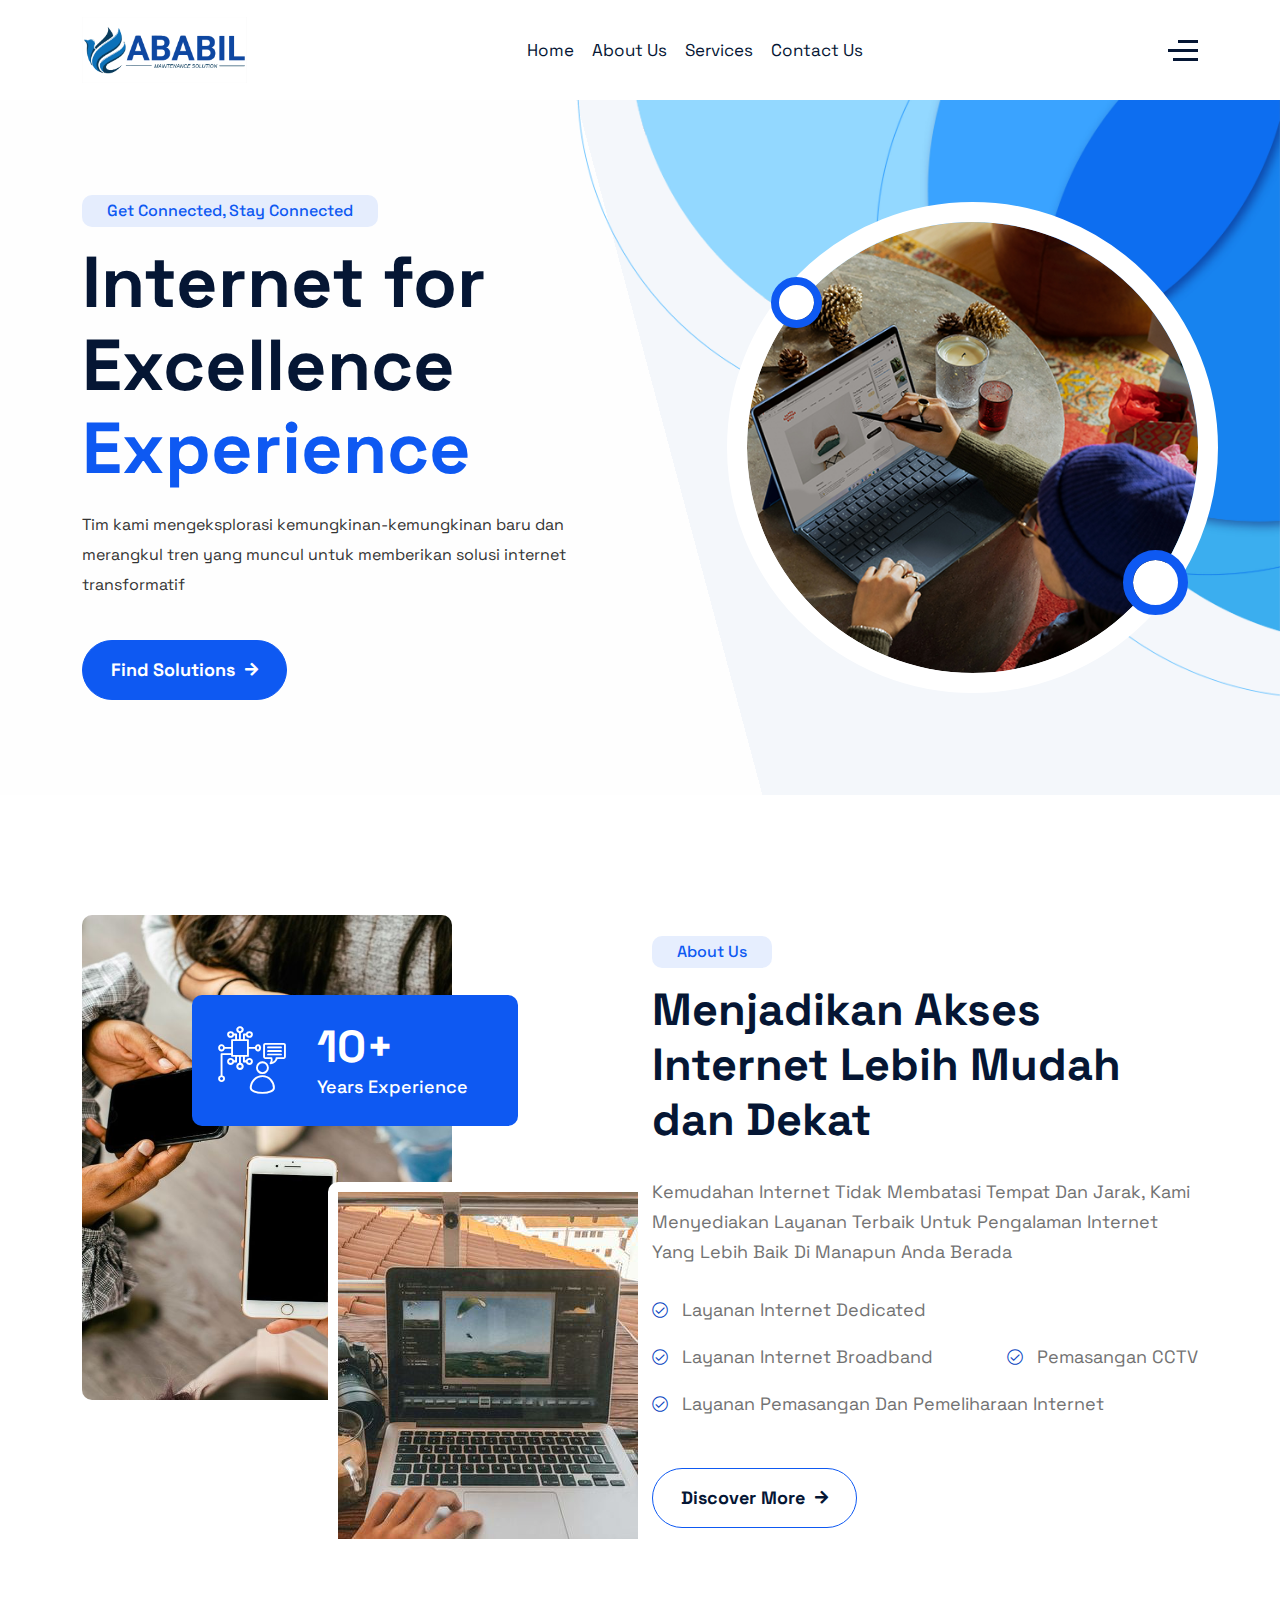
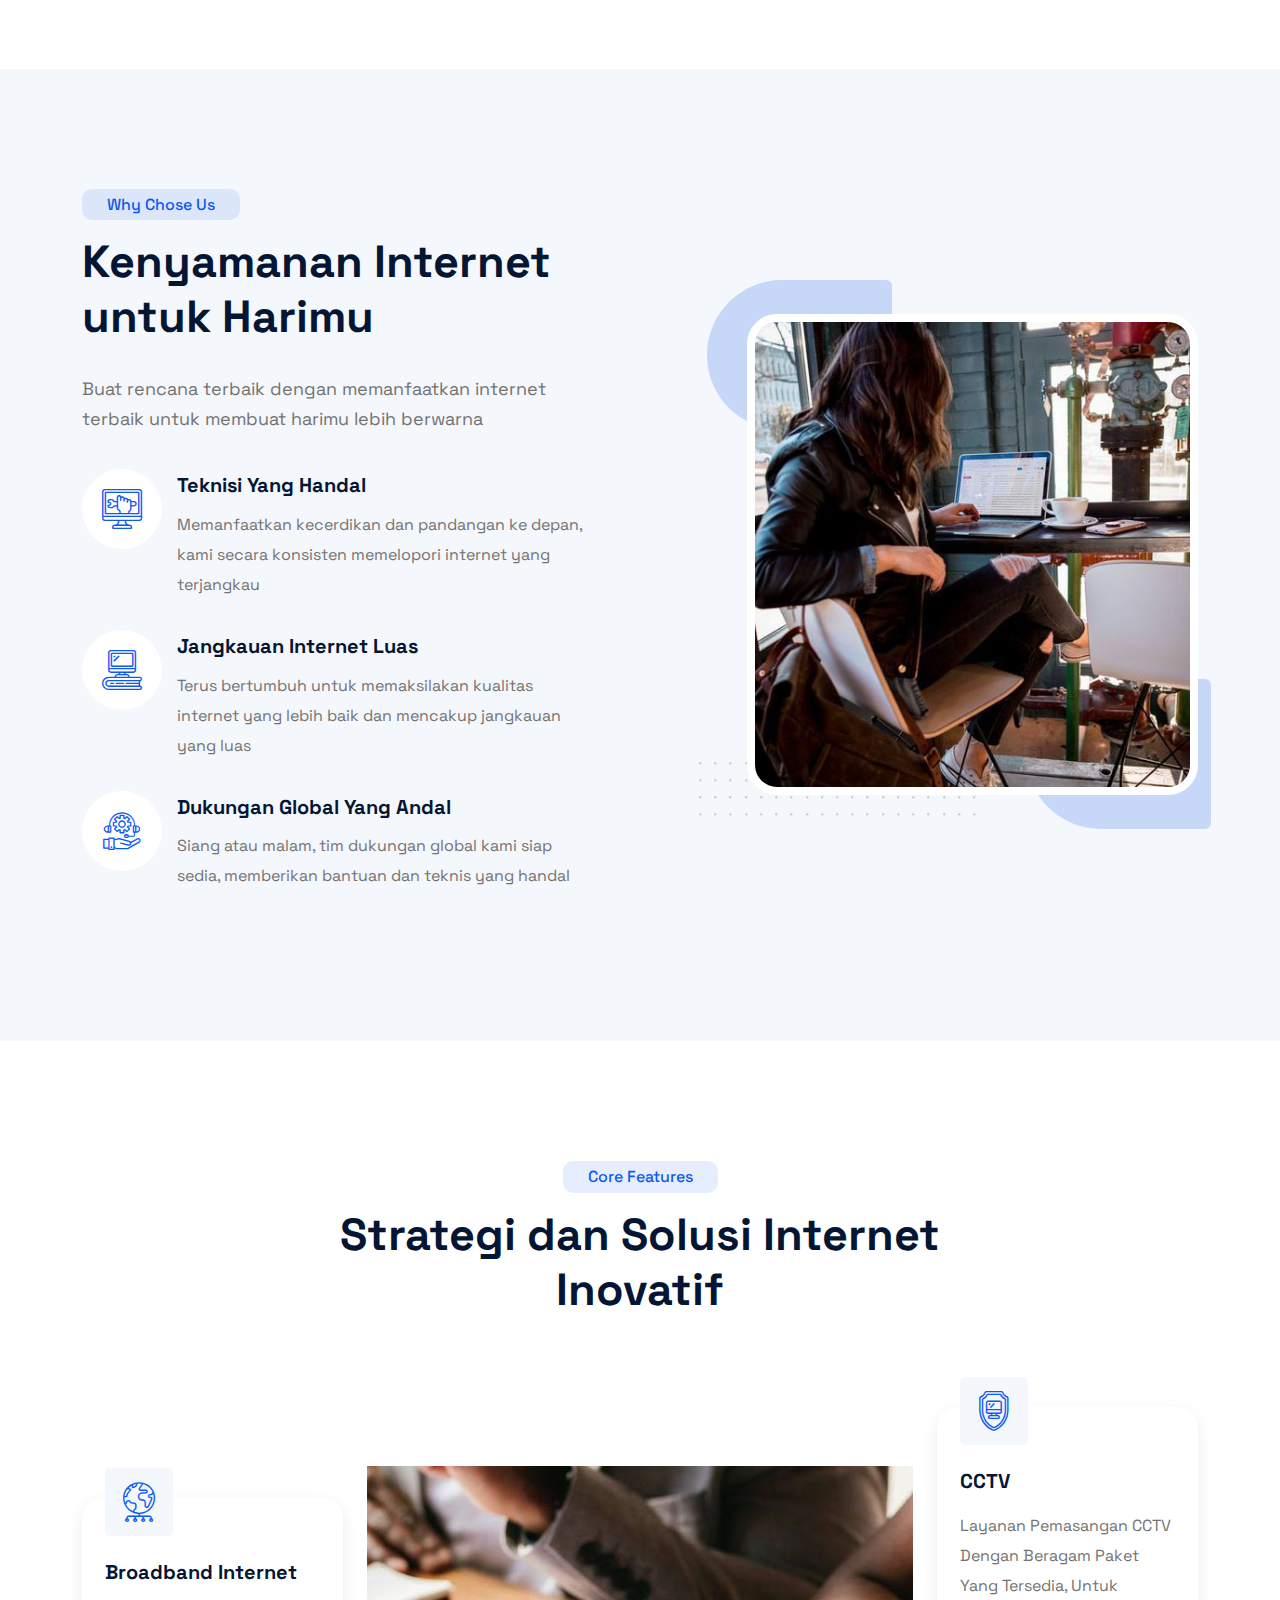
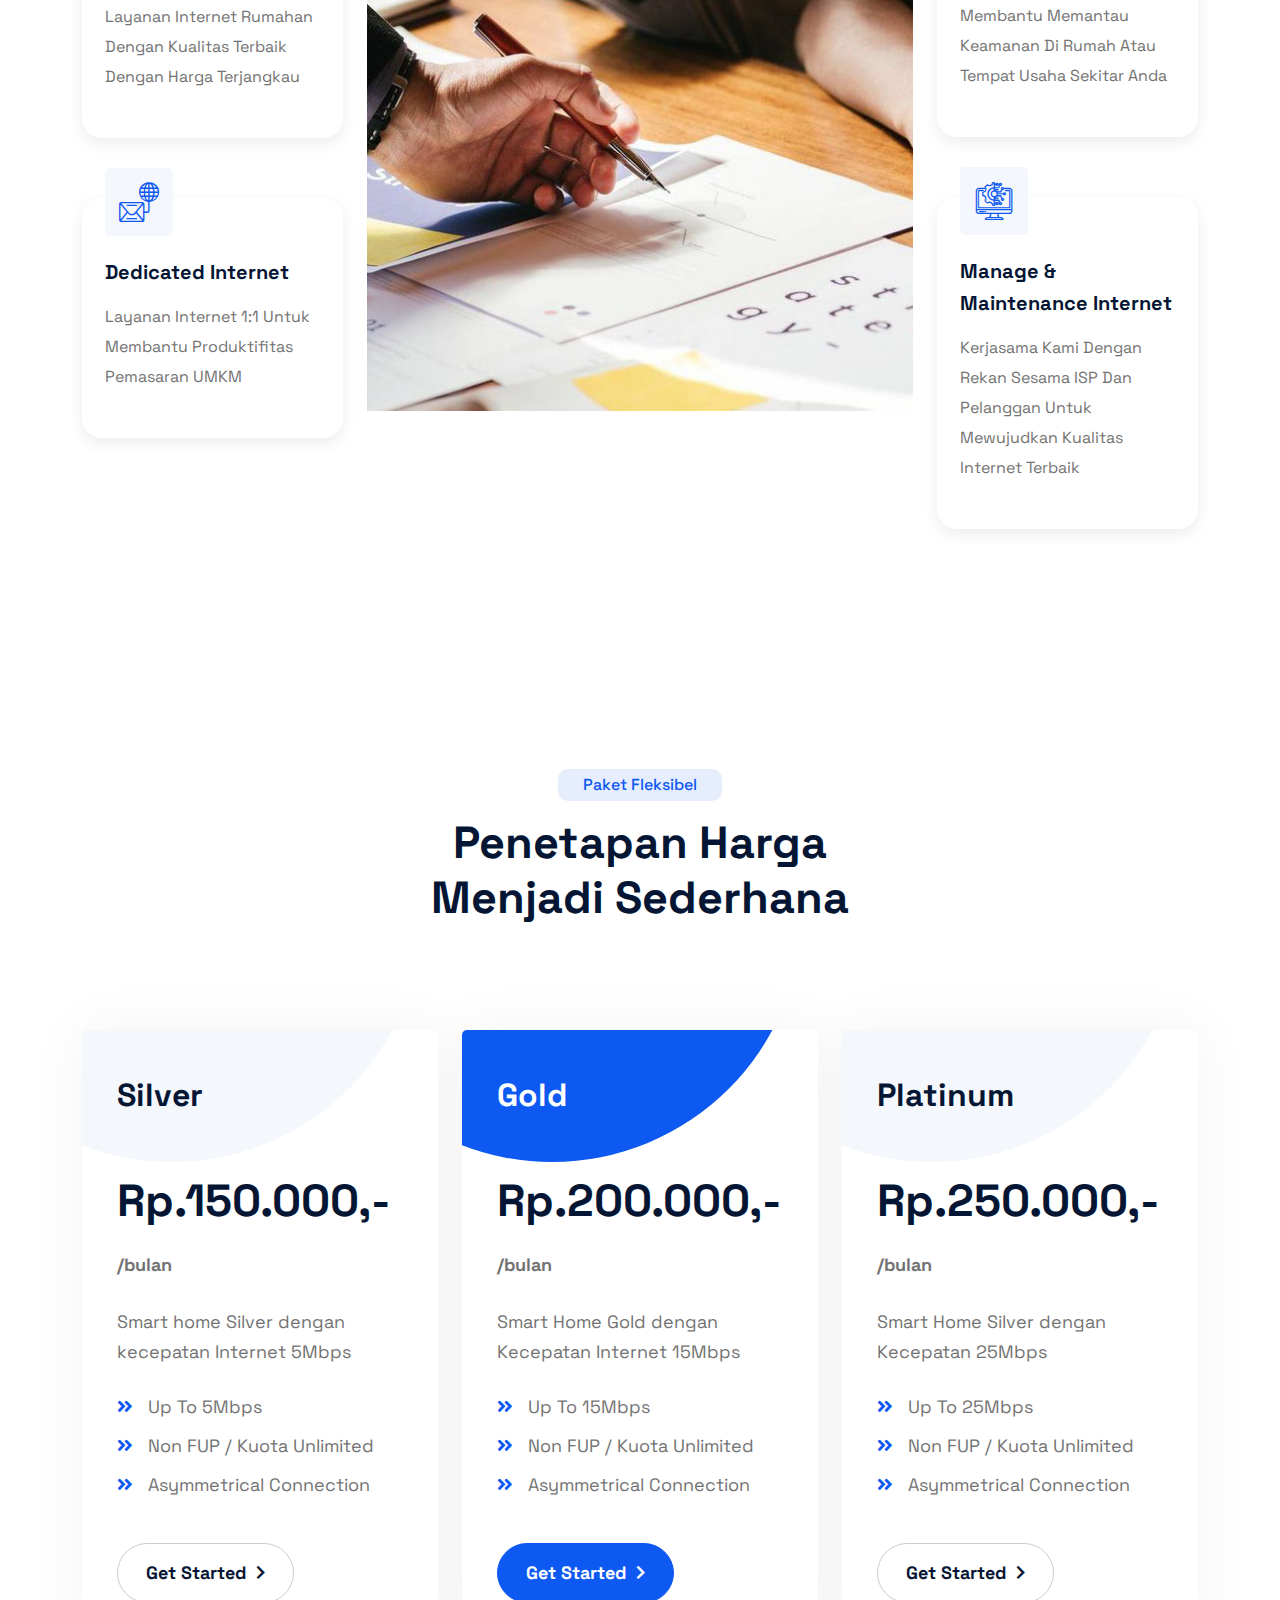
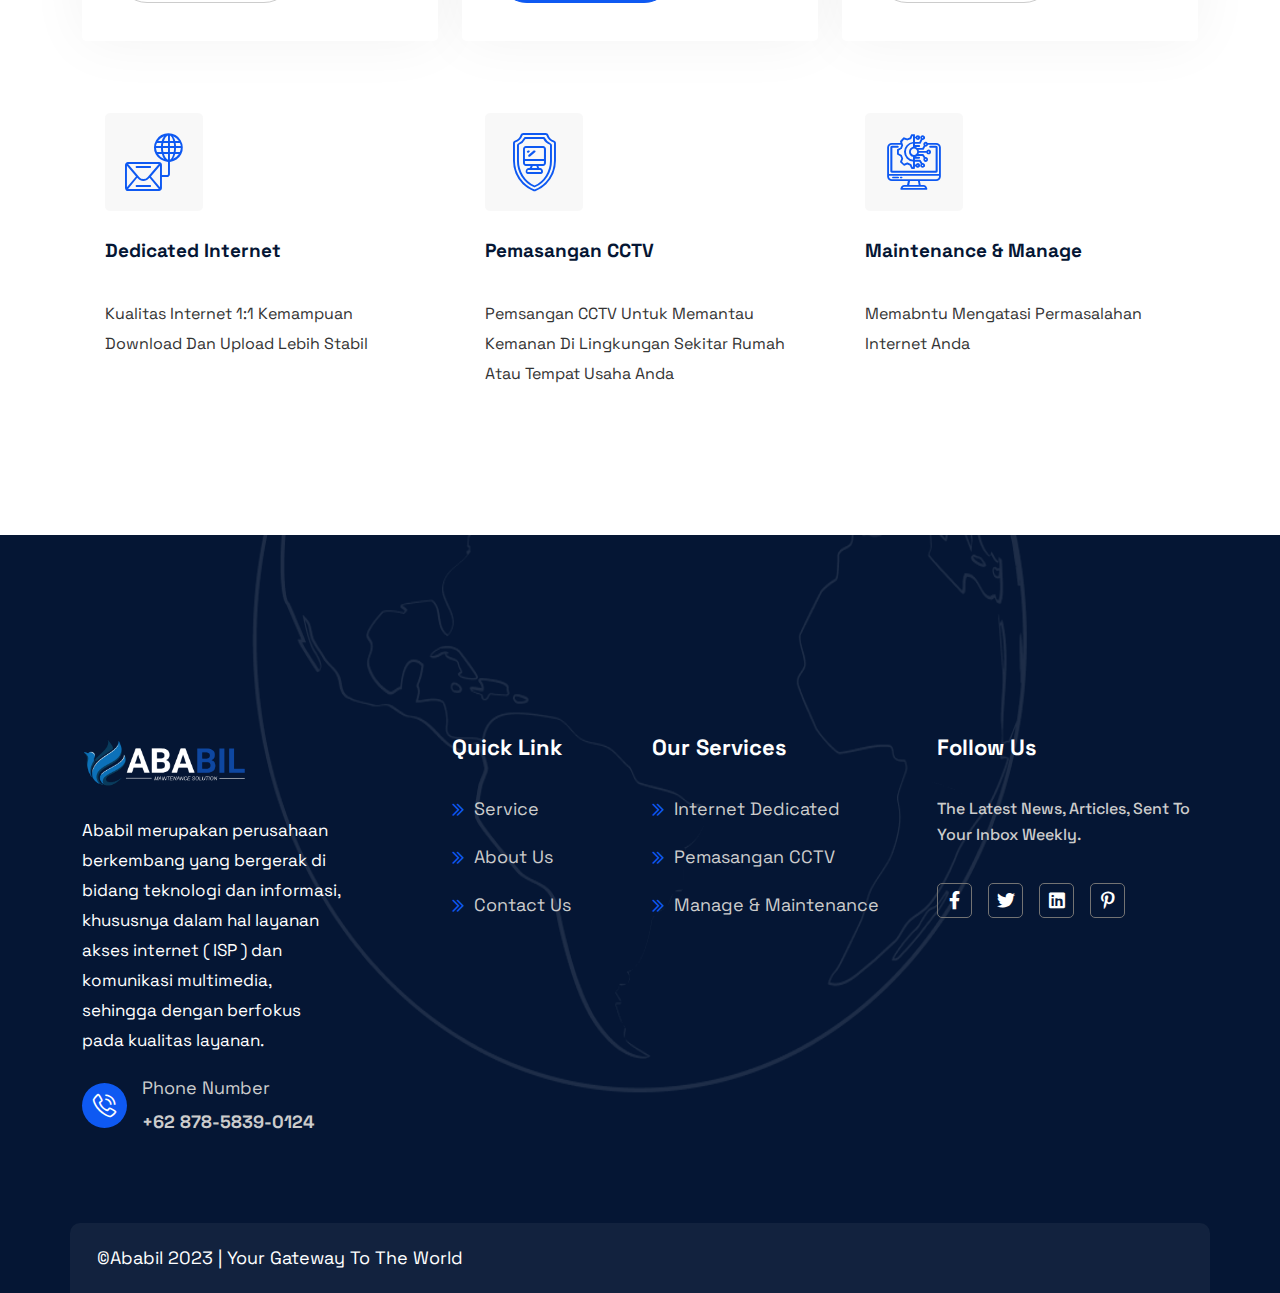
==== index.html @ 5f404730 "fisrt commit" ====
<!DOCTYPE html>
<html lang="en">

<head>
	<!-- Start Meta -->
	<meta charset="UTF-8">
	<meta http-equiv="X-UA-Compatible" content="IE=edge">
	<meta name="description" content="Ababil - IT Service & Technology HTML5 Template">
	<meta name="keywords" content="Creative, Digital, multipage, landing, freelancer template">
	<meta name="author" content="ThemeOri">
	<meta name="viewport" content="width=device-width, initial-scale=1">
	<!-- Title of Site -->
	<title>Ababil - Internet Service Provider</title>
	<!-- Favicons -->
	<link rel="icon" type="image/png" href="assets/img/Ababil-logo.png">
	<!-- Bootstrap CSS -->
	<link rel="stylesheet" href="assets/css/bootstrap.min.css">
	<!-- Font Awesome CSS -->
	<link rel="stylesheet" href="assets/css/all.css">
	<!-- Flat Icon CSS -->
	<link rel="stylesheet" href="assets/webfonts/flat-icon/flaticon_bantec.css">
	<!-- Animate CSS -->
	<link rel="stylesheet" href="assets/css/animate.css">
	<!-- Swiper Bundle CSS -->
	<link rel="stylesheet" href="assets/css/swiper-bundle.min.css">
	<!-- Slick CSS -->
	<link rel="stylesheet" href="assets/css/slick.css">
	<!-- Magnific Popup CSS -->
	<link rel="stylesheet" href="assets/css/magnific-popup.css">
	<!-- Mean Menu CSS -->
	<link rel="stylesheet" href="assets/css/meanmenu.min.css">
	<!-- Custom CSS -->
	<link rel="stylesheet" href="assets/sass/style.css"> 
</head>

<body>
	<!-- Preloader Start -->
	 <div class="loader">
		 <span class="loader-container"></span>
	 </div>
	
	<!-- Header Area Start -->
	<div class="header__area header__sticky">
        <div class="container">
            <div class="header__area-menubar">
                <div class="header__area-menubar-left">
                    <div class="header__area-menubar-left-logo">
                        <a href="index.html"><img class="dark-n" src="assets/img/Ababil-blue.jpg" alt="image"></a>
                    </div>
                </div>
				<div class="header__area-menubar-center">
                    <div class="header__area-menubar-center-menu menu-responsive">						
                        <ul id="mobilemenu">
                            <li class="menu-item-has-children"><a href="#">Home</a></li>                            
							<li class="menu-item-has-children"><a href="about.html">About Us</a></li>
							<li class="menu-item-has-children"><a href="service.html">Services</a></li>
                            <li class="menu-item-has-children"><a href="contact.html">Contact Us</a></li>
                        </ul>
                    </div>
				</div>
                <div class="header__area-menubar-right">
                    <div class="header__area-menubar-right-box">
                        <div class="header__area-menubar-right-box-search">
							<div class="header__area-menubar-right-box-search-box">
								<form>
									<input type="search" placeholder="Search Here.....">
									<button type="submit"><i class="flaticon-loupe"></i>
									</button>
								</form> <span class="header__area-menubar-right-box-search-box-icon"><i class="fal fa-times"></i></span>
							</div>
						</div>
                        <div class="header__area-menubar-right-box-sidebar">
                            <div class="header__area-menubar-right-box-sidebar-popup-icon">
								<span class="bar-1"></span>
								<span class="bar-2"></span>
								<span class="bar-3"></span>
							</div>
                        </div>
					
                        <!-- sidebar Menu Start -->
                        <div class="header__area-menubar-right-sidebar-popup">
                            <div class="sidebar-close-btn"><i class="fal fa-times"></i></div>
                            <div class="header__area-menubar-right-sidebar-popup-logo">
                                <a href="index.html"> <img src="assets/img/Ababil.png" alt="image"> </a>
                            </div>
                            <p>Ababil merupakan perusahaan berkembang yang bergerak di bidang teknologi dan informasi, khususnya dalam hal layanan akses internet ( ISP ) dan komunikasi multimedia, sehingga dengan berfokus pada kualitas layanan, kami berusaha untuk dapat memberikan solusi dan layanan terbaik kepada customer kami.</p>
							<div class="header__area-menubar-right-sidebar-popup-contact">
								<h4 class="mb-30">Get In Touch</h4>
								<div class="header__area-menubar-right-sidebar-popup-contact-item">
									<div class="header__area-menubar-right-sidebar-popup-contact-item-icon">
										<i class="fal fa-phone-alt icon-animation"></i>
									</div>
									<div class="header__area-menubar-right-sidebar-popup-contact-item-content">
										<span>Call Now</span>
										<h6><a href="tel:+125(895)658568">+62 878-5839-0124</a></h6>
									</div>
								</div>
								<div class="header__area-menubar-right-sidebar-popup-contact-item">
									<div class="header__area-menubar-right-sidebar-popup-contact-item-icon">
										<i class="fal fa-envelope"></i>
									</div>
									<div class="header__area-menubar-right-sidebar-popup-contact-item-content">
										<span>Quick Email</span>
										<h6><a href="mailto:info.help@gmail.com">ekosupriyanto180@gmail.com</a></h6>
									</div>
								</div>
								<div class="header__area-menubar-right-sidebar-popup-contact-item">
									<div class="header__area-menubar-right-sidebar-popup-contact-item-icon">
										<i class="fal fa-map-marker-alt"></i>
									</div>
									<div class="header__area-menubar-right-sidebar-popup-contact-item-content">
										<span>Office Address</span>
										<h6><a href="https://www.google.com/maps">Karanganyar, Jawa Tengah</a></h6>
									</div>
								</div>
							</div>
							<div class="header__area-menubar-right-sidebar-popup-social">
								<ul>
									<li><a href="https://facebook.com" target="_blank"><i class="fab fa-facebook-f"></i></a></li>
									<li><a href="https://twitter.com" target="_blank"><i class="fab fa-twitter"></i></a></li>
									<li><a href="https://behance.net" target="_blank"><i class="fab fa-behance"></i></a></li>
									<li><a href="https://linkedin.com" target="_blank"><i class="fab fa-linkedin-in"></i></a></li>
								</ul>							
							</div>
                        </div>
                        <div class="sidebar-overlay"></div>
                        <!-- sidebar Menu Start -->
                    </div>
					<div class="responsive-menu"></div>
                </div>
            </div>
        </div>
    </div>    
	<!-- Header Area End -->	

	<!-- Banner Area Start -->
	<div class="banner__one"> 
		<div class="banner-shape">
			<img class="shape banner-shape-5" src="assets/img/shape/round_shape_right.png"  width="55%" alt="image">
		</div>
		<div class="container">
			<div class="row align-items-center gy-4 justify-content-center">
				<div class="col-xl-6 col-lg-6">
					<div class="banner__one-content">
						<span class="subtitle-one">Get connected, stay connected</span>
						<h2>Internet for Excellence <span>Experience</span></h2>
						<p>Tim kami mengeksplorasi kemungkinan-kemungkinan baru dan merangkul tren yang muncul untuk memberikan solusi internet transformatif</p>
						<a href="service.html" class="btn-two">Find Solutions
							<i class="fas fa-arrow-right"></i>
						</a>
					</div>
				</div>
				<div class="col-xl-5 offset-xl-1 col-lg-6 col-md-9">
					<div class="banner__one-image">
						<div class="banner__one-image-wrapper">
							<div class="banner__one-image-wrapper-shapes animate-rotate">
								<div class="shape shape-1"></div>
								<div class="shape shape-2"></div>
							</div>
							<img src="assets/img/banner/person-1.png" alt="image">
						</div>
					</div>
				</div>
			</div>
		</div>
	</div>
	<!-- Banner Area End -->

	<!-- About Area Start -->
	<div class="about__one section-padding">
		<div class="container">
			<div class="row align-items-center flex-wrap-reverse gy-4">
				<div class="col-xl-6 col-lg-5">
					<div class="about__one-image">
						<div class="experience-bar animate-y-axis-slider">
							<i class="flaticon-consultant"></i>
							<div class="experience-bar-right">
								<div class="experience-bar-counter">
									<h4 class="counter">10</h4>
									<span>+</span>
								</div>
								<span>Years Experience</span>
							</div>
						</div>
						<div class="about__one-image-wrapper">
							<img src="assets/img/about/baner1.jpg" alt="" class="image-1">
							<img src="assets/img/about/baner3.png" alt="" class="image-2">
						</div>
					</div>
				</div>
				<div class="col-xl-6 col-lg-7 col-md-9">
					<div class="about__one-content">
						<span class="subtitle-one">About us</span>
						<h2>Menjadikan Akses Internet Lebih Mudah dan Dekat</h2>
						<p>Kemudahan internet tidak membatasi tempat dan jarak, kami menyediakan layanan terbaik untuk pengalaman internet yang lebih baik di manapun anda berada</p>
						<div class="about__one-content-service">
							<div class="service">
								<i class="far fa-check-circle"></i>
								<span>Layanan Internet Dedicated</span>
							</div>
							<div class="service">
								<i class="far fa-check-circle"></i>
								<span>Layanan Internet Broadband</span>
							</div>
							<div class="service">
								<i class="far fa-check-circle"></i>
								<span>Pemasangan CCTV</span>
							</div>
							<div class="service">
								<i class="far fa-check-circle"></i>
								<span>Layanan Pemasangan dan Pemeliharaan Internet</span>
							</div>
						</div>
						<a href="about.html" class="btn-one">Discover More
							<i class="fas fa-arrow-right"></i>
						</a>
					</div>
				</div>
			</div>
		</div>
	</div>
	<!-- About Area End -->

	<!-- Why Choose us Area Start -->
	<div class="why-choose-us__one section-padding">
		<div class="container">
			<div class="row gy-4 align-items-center">
				<div class="col-xl-6 col-lg-7 col-md-9">
					<div class="why-choose-us__one-left">
						<div class="why-choose-us__one-title">
							<span class="subtitle-one">Why Chose Us</span>
							<h2>Kenyamanan Internet untuk Harimu</h2>
							<p>Buat rencana terbaik dengan memanfaatkan internet terbaik  untuk membuat harimu lebih berwarna</p>
						</div>
						<div class="why-choose-us__one-quality">
							<div class="why-choose-us__one-quality-single">
								<div class="icon">
									<i class="flaticon-machine-repair"></i>
								</div>
								<div class="why-choose-us__one-quality-single-content">
									<h4>Teknisi yang Handal</h4>
									<p>Memanfaatkan kecerdikan dan pandangan ke depan, kami secara konsisten memelopori internet yang terjangkau</p>
								</div>
							</div>
							<div class="why-choose-us__one-quality-single">
								<div class="icon">
									<i class="flaticon-web-research"></i>
								</div>
								<div class="why-choose-us__one-quality-single-content">
									<h4>Jangkauan Internet Luas</h4>
									<p>Terus bertumbuh untuk memaksilakan kualitas internet yang lebih baik dan mencakup jangkauan yang luas</p>
								</div>
							</div>
							<div class="why-choose-us__one-quality-single">
								<div class="icon">
									<i class="flaticon-technical-support"></i>
								</div>
								<div class="why-choose-us__one-quality-single-content">
									<h4>Dukungan Global yang Andal</h4>
									<p>Siang atau malam, tim dukungan global kami siap sedia, memberikan bantuan dan teknis yang handal</p>
								</div>
							</div>
						</div>
					</div>
				</div>
				<div class="col-xl-5 offset-xl-1 col-lg-6 col-md-10">
					<div class="why-choose-us__one-image">
						<div class="why-choose-us__one-image-shape">
							<div class="shape shape-1 animate-x-axis"></div>
							<div class="shape shape-2 animate-x-axis"></div>
							<img src="assets/img/shape/why-choose-shape.png" alt="" class="shape shape-3 animate-y-axis">
						</div>
						<img src="assets/img/why-choose-us/porto.jpg" alt="image">
					</div>
				</div>
			</div>
		</div>
	</div>
	<!-- Why choose us Area End -->

	<!-- Services Area Start -->
	<div class="services__one section-padding">
		<div class="container">
			<div class="row justify-content-center text-center">
				<div class="col-xl-7 col-lg-7 col-md-9 services__one-title">
					<span class="subtitle-one">Core Features</span>
					<h2>Strategi dan Solusi Internet Inovatif</h2>
				</div>
			</div>
			<div class="row align-items-center justify-content-center">
				<div class="col-xl-3">
					<div class="row">
						<div class="col-xl-12 col-md-6">
							<div class="single-service">
								<div class="services__one-single-service-icon">
									<i class="flaticon-global-network"></i>
								</div>
								<div class="services__one-single-service-content">
									<h4>Broadband Internet</h4>
									<p>Layanan internet rumahan dengan kualitas terbaik dengan harga terjangkau</p>
								</div>
							</div>
						</div>
						<div class="col-xl-12 col-md-6 xl-mb-30">
							<div class="single-service">
								<div class="services__one-single-service-icon">
									<i class="flaticon-email"></i>
								</div>
								<div class="services__one-single-service-content">
									<h4>Dedicated Internet</h4>
									<p>Layanan Internet 1:1 untuk membantu produktifitas pemasaran UMKM</p>
								</div>
							</div>
						</div>
					</div>
				</div>
				<div class="col-xl-6 col-lg-7">
					<div class="services-image-wrapper">
						<img src="assets/img/service/porto2.jpg" alt="image">
					</div>
				</div>
				<div class="col-xl-3">
					<div class="row">
						<div class="col-xl-12 col-md-6">
							<div class="single-service">
								<div class="services__one-single-service-icon">
									<i class="flaticon-online-security"></i>
								</div>
								<div class="services__one-single-service-content">
									<h4>CCTV</h4>
									<p>Layanan pemasangan CCTV dengan beragam paket yang tersedia, untuk membantu memantau keamanan di rumah atau tempat usaha sekitar anda</p>
								</div>
							</div>
						</div>
						<div class="col-xl-12 col-md-6">
							<div class="single-service">
								<div class="services__one-single-service-icon">
									<i class="flaticon-it"></i>
								</div>
								<div class="services__one-single-service-content">
									<h4>Manage & Maintenance Internet</h4>
									<p>Kerjasama kami dengan rekan sesama ISP dan pelanggan untuk mewujudkan kualitas internet terbaik</p>
								</div>
							</div>
						</div>
					</div>
				</div>
			</div>
		</div>
	</div>
	<!-- Services Area End -->

	<!-- Pricing Plan Area Start -->
	<div class="pricing-plan__one section-padding">
		<div class="container">
			<div class="row justify-content-center text-center">
				<div class="col-xl-6 col-lg-7 col-md-8">
					<div class="pricing-plan__one-title">
						<span class="subtitle-one">Paket Fleksibel</span>
						<h2 class="mb-40">Penetapan Harga Menjadi Sederhana</h2>
						<ul class="nav nav-pills mb-65 justify-content-center" id="pills-tab" role="tablist">
							<!--<li class="nav-item" role="presentation">
							  <button class="nav-link active" id="monthly-pricing-tab" data-bs-toggle="pill" data-bs-target="#monthly-pricing" type="button" role="tab" aria-controls="monthly-pricing" aria-selected="true">Monthly</button>
							</li>
							<li class="nav-item" role="presentation">
							  <button class="nav-link" id="yearly-pricing-tab" data-bs-toggle="pill" data-bs-target="#yearly-pricing" type="button" role="tab" aria-controls="yearly-pricing" aria-selected="false">Yearly</button>
							</li>-->
						</ul>
					</div>
				</div>
			</div>
			<div class="pricing-plans tab-content">
				<div class="row justify-content-center gy-4 tab-pane fade show active" id="monthly-pricing" role="tabpanel" aria-labelledby="monthly-pricing-tab">
					<div class="col-xl-4 col-lg-4 col-md-6">
						<div class="pricing-plan__one-single-pricing-wrapper">
							<div class="pricing-plan__one-single-pricing-plan">
								<h3 class="pricing-plan__one-single-pricing-plan-title">Silver</h3>
								<h2 class="pricing-plan__one-single-pricing-plan-price">Rp.150.000,-
									<span>/bulan</span>
								</h2>
								<p>Smart home Silver dengan kecepatan Internet 5Mbps</p>
								<div class="pricing-plan__one-single-pricing-plan-benefits">
									<span>
										<i class="fas fa-angle-double-right"></i>
										Up to 5Mbps
									</span>
									<span>
										<i class="fas fa-angle-double-right"></i>
										Non FUP / Kuota Unlimited
									</span>
									<span>
										<i class="fas fa-angle-double-right"></i>
										Asymmetrical Connection
									</span>
								</div>
								<a href="service.html" class="btn-one">Get Started
									<i class="fas fa-chevron-right"></i>
								</a>
							</div>
						</div>
					</div>
					<div class="col-xl-4 col-lg-4 col-md-6">
						<div class="pricing-plan__one-single-pricing-wrapper">
							<div class="pricing-plan__one-single-pricing-plan active">
								<h3 class="pricing-plan__one-single-pricing-plan-title">Gold</h3>
								<h2 class="pricing-plan__one-single-pricing-plan-price">Rp.200.000,-
									<span>/bulan</span>
								</h2>
								<p>Smart Home Gold dengan Kecepatan Internet 15Mbps</p>
								<div class="pricing-plan__one-single-pricing-plan-benefits">
									<span>
										<i class="fas fa-angle-double-right"></i>
										Up to 15Mbps
									</span>
									<span>
										<i class="fas fa-angle-double-right"></i>
										Non FUP / Kuota Unlimited
									</span>
									<span>
										<i class="fas fa-angle-double-right"></i>
										Asymmetrical Connection
									</span>
								</div>
								<a href="service.html" class="btn-two">Get Started
									<i class="fas fa-chevron-right"></i>
								</a>
							</div>
						</div>
					</div>
					<div class="col-xl-4 col-lg-4 col-md-6">
						<div class="pricing-plan__one-single-pricing-wrapper">
							<div class="pricing-plan__one-single-pricing-plan">
								<h3 class="pricing-plan__one-single-pricing-plan-title">Platinum</h3>
								<h2 class="pricing-plan__one-single-pricing-plan-price">Rp.250.000,-
									<span>/bulan</span>
								</h2>
								<p>Smart Home Silver dengan Kecepatan 25Mbps</p>
								<div class="pricing-plan__one-single-pricing-plan-benefits">
									<span>
										<i class="fas fa-angle-double-right"></i>
										Up to 25Mbps
									</span>
									<span>
										<i class="fas fa-angle-double-right"></i>
										Non FUP / Kuota Unlimited
									</span>
									<span>
										<i class="fas fa-angle-double-right"></i>
										Asymmetrical Connection
									</span>
								</div>
								<a href="service.html" class="btn-one">Get Started
									<i class="fas fa-chevron-right"></i>
								</a>
							</div>
						</div>
					</div>
				</div>
				<br></br>
				<div class="row gy-4 justify-content-center">
					<div class="col-xl-4 col-lg-4 col-md-6">
						<div class="services__two-single-service">
							<div class="services__two-single-service-icon">
								<i class="flaticon-email"></i>
							</div>
							<div class="services__two-single-service-content">
								<h4>Dedicated Internet</h4>
								<!--<a href="#" class="btn-three">read more
									<i class="fas fa-chevron-right"></i>
								</a>-->
								<p>Kualitas Internet 1:1 kemampuan download dan upload lebih stabil</p>
							</div>
						</div>
					</div>
					<div class="col-xl-4 col-lg-4 col-md-6">
						<div class="services__two-single-service">
							<div class="services__two-single-service-icon">
								<i class="flaticon-online-security"></i>
							</div>
							<div class="services__two-single-service-content">
								<h4>Pemasangan CCTV</h4>
								<!--<a href="#" class="btn-three">read more
									<i class="fas fa-chevron-right"></i>
								</a>-->
								<p clas>Pemsangan CCTV untuk memantau kemanan di lingkungan sekitar rumah atau tempat usaha anda</p>
							</div>
						</div>
					</div>
					<div class="col-xl-4 col-lg-4 col-md-6">
						<div class="services__two-single-service">
							<div class="services__two-single-service-icon">
								<i class="flaticon-it"></i>
							</div>
							<div class="services__two-single-service-content">
								<h4>Maintenance & Manage</h4>
								<!--<a href="#" class="btn-three">read more
									<i class="fas fa-chevron-right"></i>
								</a>-->
								<p>Memabntu mengatasi permasalahan internet anda</p>
							</div>
						</div>
					</div>
				</div>
			</div>
		</div>
	</div>
	<!-- Pricing Plan Area End -->

	<!-- Footer Two Area Start -->
	<div class="footer__two">
		<img class="footer__two-shape" src="assets/img/shape/footer-bg.png" alt="image">
		<div class="container">
			<div class="row gy-4 justify-content-between">
				<div class="col-xl-3 col-lg-4 col-md-6 col-sm-6">
					<div class="footer__two-widget">
						<div class="footer__two-widget-about">
							<a href="#"><img src="assets/img/Ababil.png" alt="image"></a>
							<p>Ababil merupakan perusahaan berkembang yang bergerak di bidang teknologi dan informasi, khususnya dalam hal layanan akses internet ( ISP ) dan komunikasi multimedia, sehingga dengan berfokus pada kualitas layanan.</p>
							<div class="footer__two-widget-about-location">
								<div class="footer__two-widget-about-location-item">
									<div class="footer__two-widget-about-location-item-icon">
										<i class="flaticon-telephone-call"></i>
									</div>
									<div class="footer__two-widget-about-location-item-info">
										<span>Phone Number</span>
										<a href="tel:(307)555-0133">+62 878-5839-0124</a>
									</div>
								</div>
							</div>
						</div>
					</div>
				</div>
				<div class="col-xl-3 col-lg-4 col-md-6 col-sm-6">
					<div class="footer__two-widget ml-85">
						<h4>Quick Link</h4>
						<div class="footer__two-widget-solution">
							<ul>
								<li><a href="service.html"><i class="far fa-chevron-double-right"></i>Service</a></li>
								<!--<li><a href="faq.html"><i class="far fa-chevron-double-right"></i>FAQ</a></li>-->
								<!--<li><a href="testimonial.html"><i class="far fa-chevron-double-right"></i>Testimonial</a></li>-->
								<li><a href="about.html"><i class="far fa-chevron-double-right"></i>About Us</a></li>
								<li><a href="contact.html"><i class="far fa-chevron-double-right"></i>Contact Us</a></li>
							</ul>
						</div>
					</div>
				</div>
				<div class="col-xl-3 col-lg-4 col-md-6 col-sm-6">
					<div class="footer__two-widget">
						<h4>Our Services</h4>
						<div class="footer__two-widget-solution">
							<ul>
								<li><a href="service-details.html"><i class="far fa-chevron-double-right"></i>Internet Dedicated</a></li>
								<li><a href="service-details.html"><i class="far fa-chevron-double-right"></i>Pemasangan CCTV</a></li>
								<li><a href="service-details.html"><i class="far fa-chevron-double-right"></i>Manage & Maintenance</a></li>
								<!--<li><a href="service-details.html"><i class="far fa-chevron-double-right"></i>Data Recovery</a></li>-->
							</ul>
						</div>
					</div>
				</div>
				<div class="col-xl-3 col-lg-4 col-md-6 col-sm-6">
					<div class="footer__two-widget">
						<h4>Follow Us</h4>
						<div class="footer__two-widget-subscribe">
							<p>The latest news, articles, sent to your inbox weekly.</p>
							 <div class="footer__two-widget-social">	
								<ul>
									<li><a href="https://www.facebook.com"><i class="fab fa-facebook-f"></i></a></li>
									<li><a href="https://www.twitter.com"><i class="fab fa-twitter"></i></a></li>
									<li><a href="https://www.linkedin.com"><i class="fab fa-linkedin"></i></a></li>
									<li><a href="https://www.pinterest.com"><i class="fab fa-pinterest-p"></i></a></li>
								</ul>
							</div>
						</div>
					</div>
				</div>
			</div>
		</div>
		<div class="copyright__one">
			<div class="container">
				<div class="row justify-content-between copyright__one-container-area">
					<div class="col-xl-5 col-lg-6"> 
						<div class="copyright__one-left">
							<p>©Ababil 2023 | Your gateway to the world</p>
						</div>
					</div>
					<!--<div class="col-xl-5 col-lg-6">
						<div class="copyright__one-right">
							<a href="about.html">Privacy Policy</a>
							<a href="contact.html">Contact Us</a>
						</div>-->
					</div>
				</div>
			</div>
		</div>
	</div>
	<!-- Footer Two Area End -->
	
	<!-- Scroll Btn Start -->
	<div class="scroll-up">
		<svg class="scroll-circle svg-content" width="100%" height="100%" viewBox="-1 -1 102 102"><path d="M50,1 a49,49 0 0,1 0,98 a49,49 0 0,1 0,-98" /> </svg>
	</div>
	<!-- Scroll Btn End -->
	<!-- Main JS -->
	<script src="assets/js/jquery-3.6.0.min.js"></script>
	<!-- Bootstrap JS -->
	<script src="assets/js/bootstrap.min.js"></script>
	<!-- Counter Up JS -->
	<script src="assets/js/jquery.counterup.min.js"></script>
	<!-- Popper JS -->
	<script src="assets/js/popper.min.js"></script>
	<!-- Progressbar JS -->
	<script src="assets/js/progressbar.min.js"></script>
	<!-- Magnific Popup JS -->
	<script src="assets/js/jquery.magnific-popup.min.js"></script>
	<!-- Swiper Bundle JS -->
	<script src="assets/js/swiper-bundle.min.js"></script>
	<!-- Slick JS -->
	<script src="assets/js/slick.min.js"></script>
    <!-- Isotope JS -->
	<script src="assets/js/isotope.pkgd.min.js"></script>
	<!-- Waypoints JS -->
	<script src="assets/js/jquery.waypoints.min.js"></script>
	<!-- Mean Menu JS -->
	<script src="assets/js/jquery.meanmenu.min.js"></script>
	<!-- Custom JS -->
	<script src="assets/js/custom.js"></script>
</body>
</html>
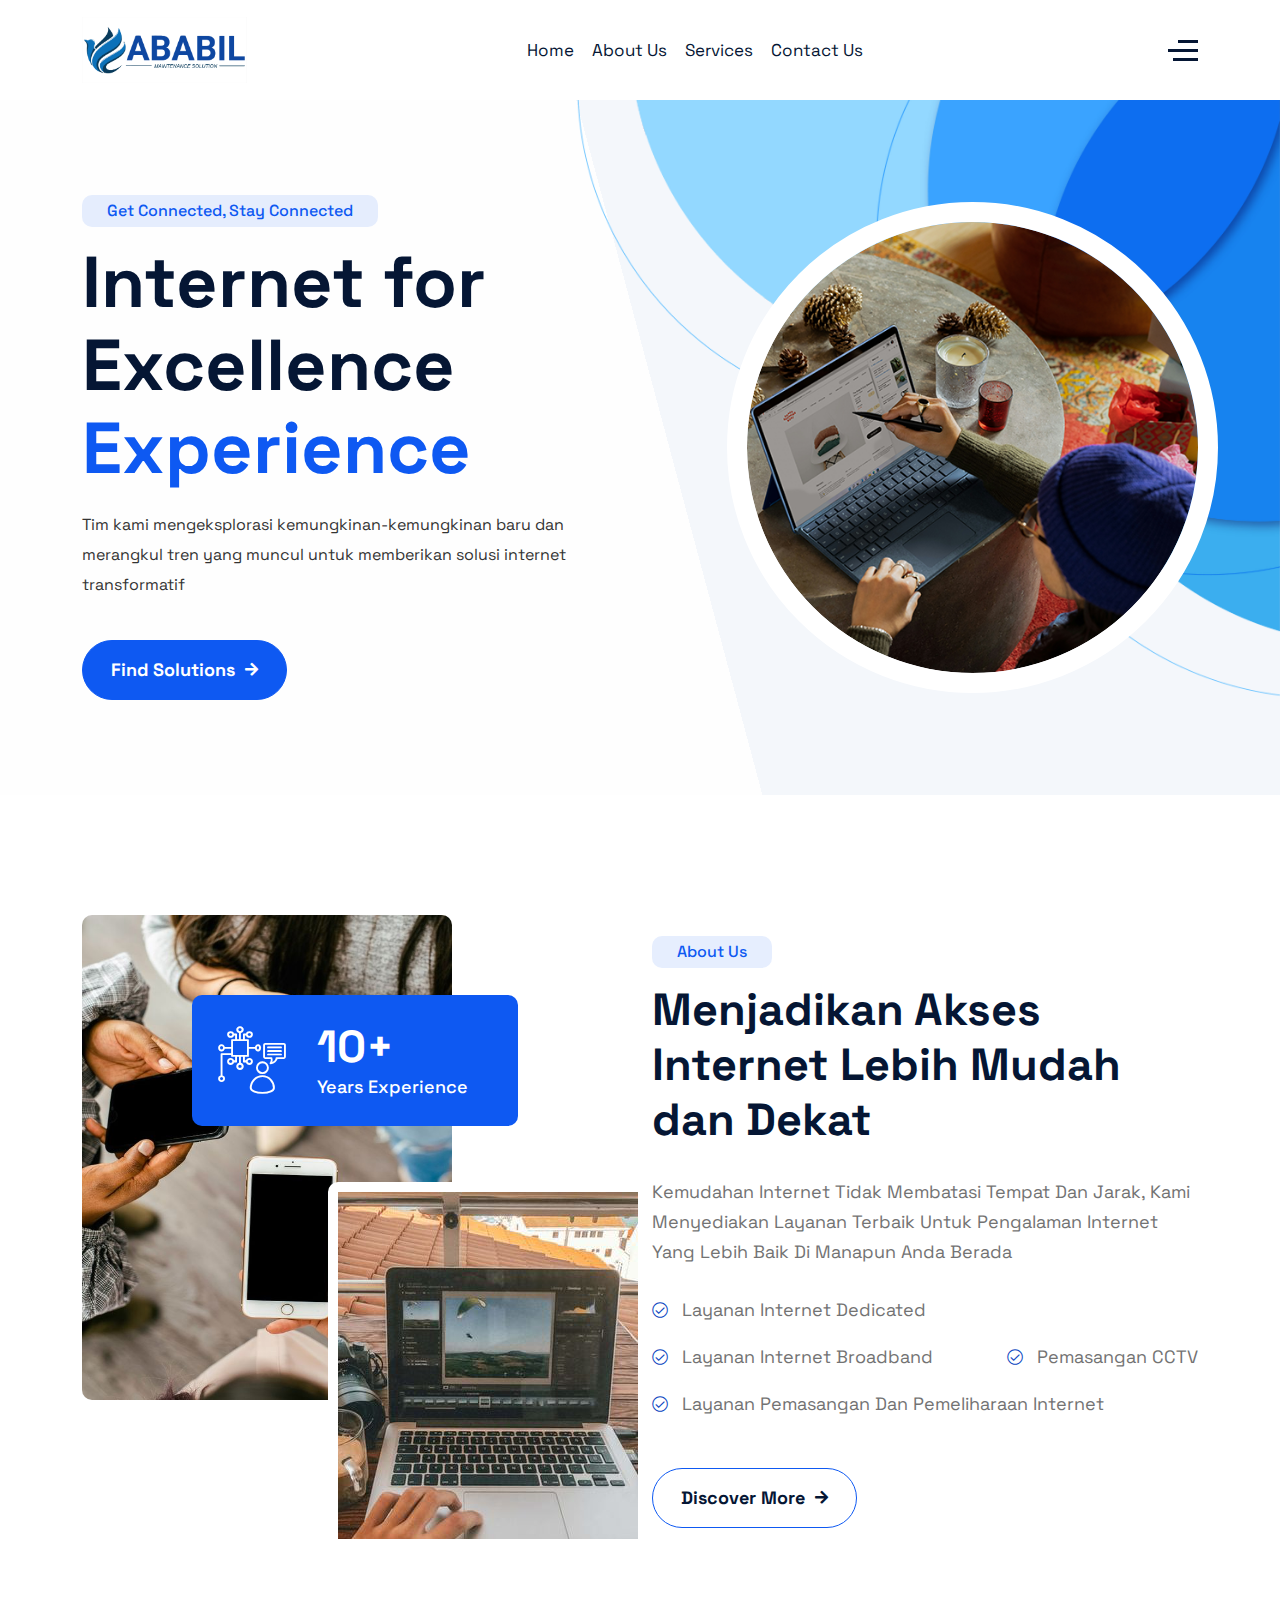
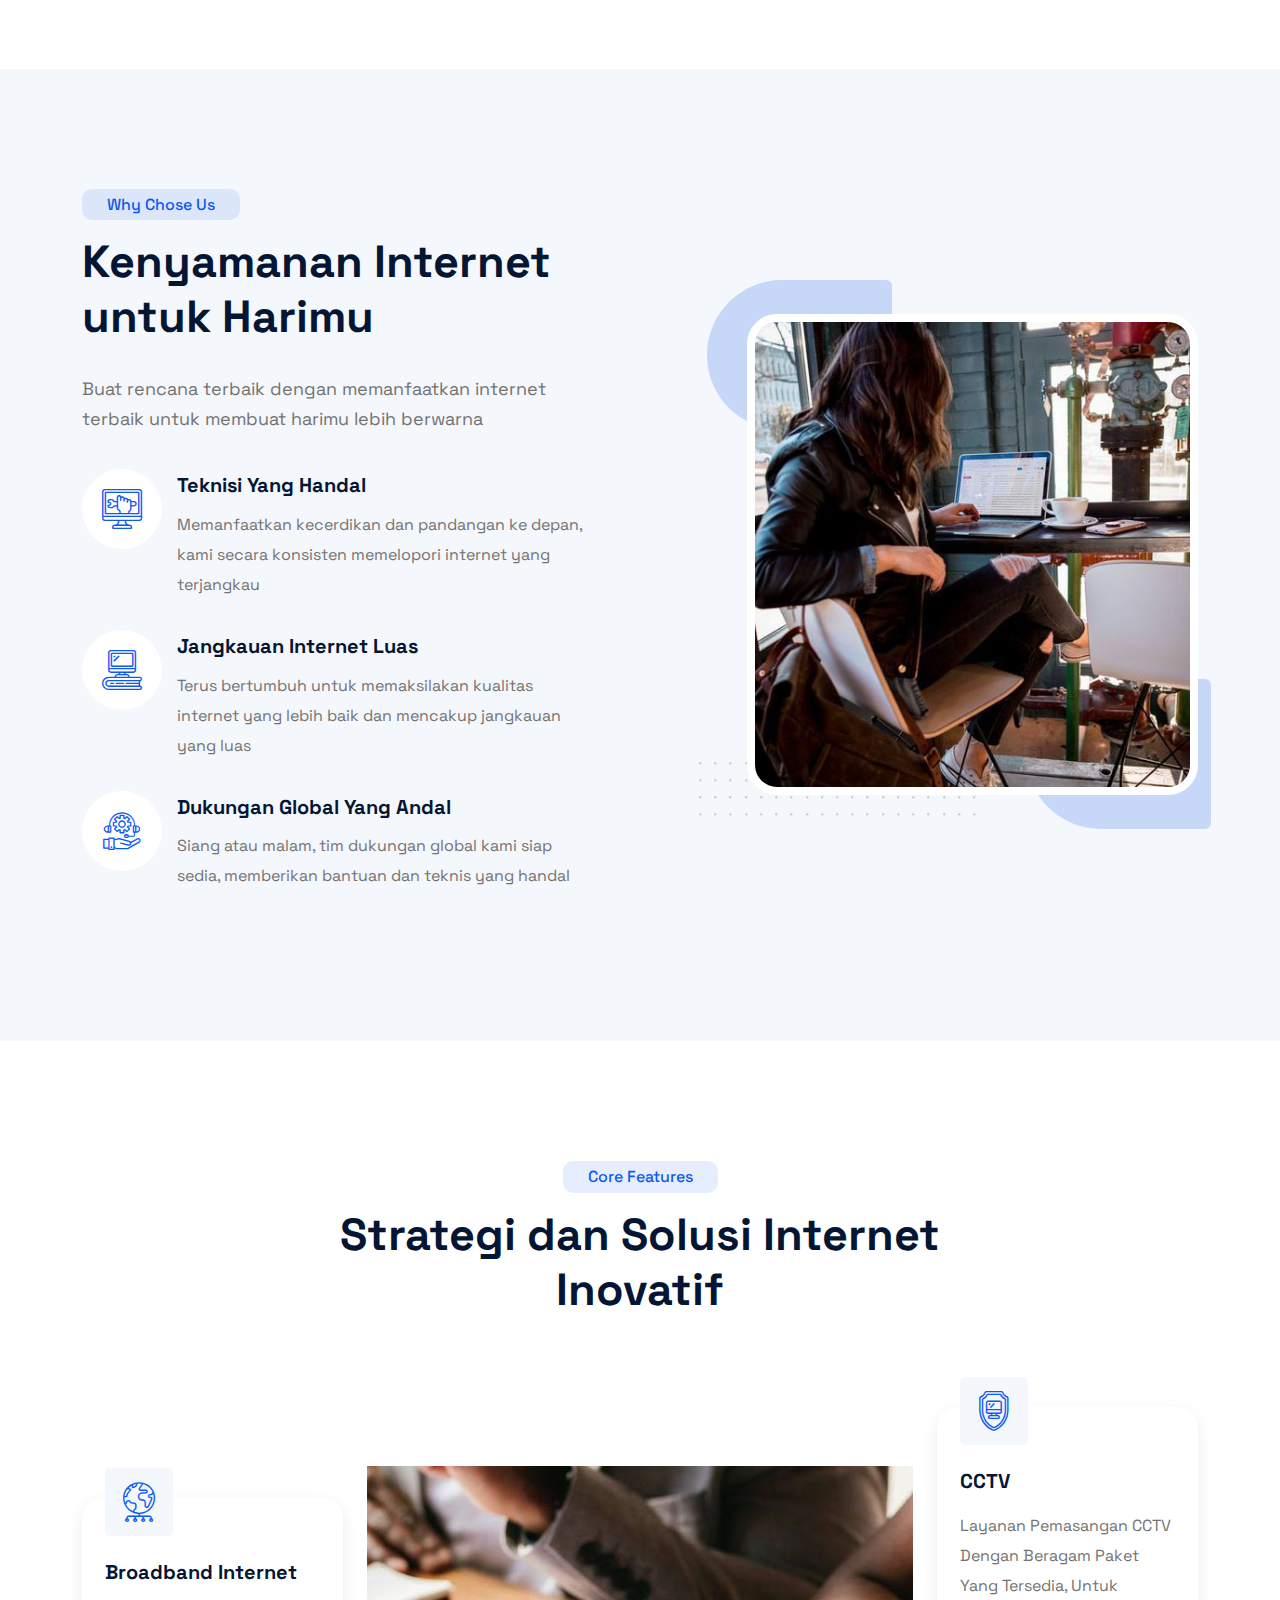
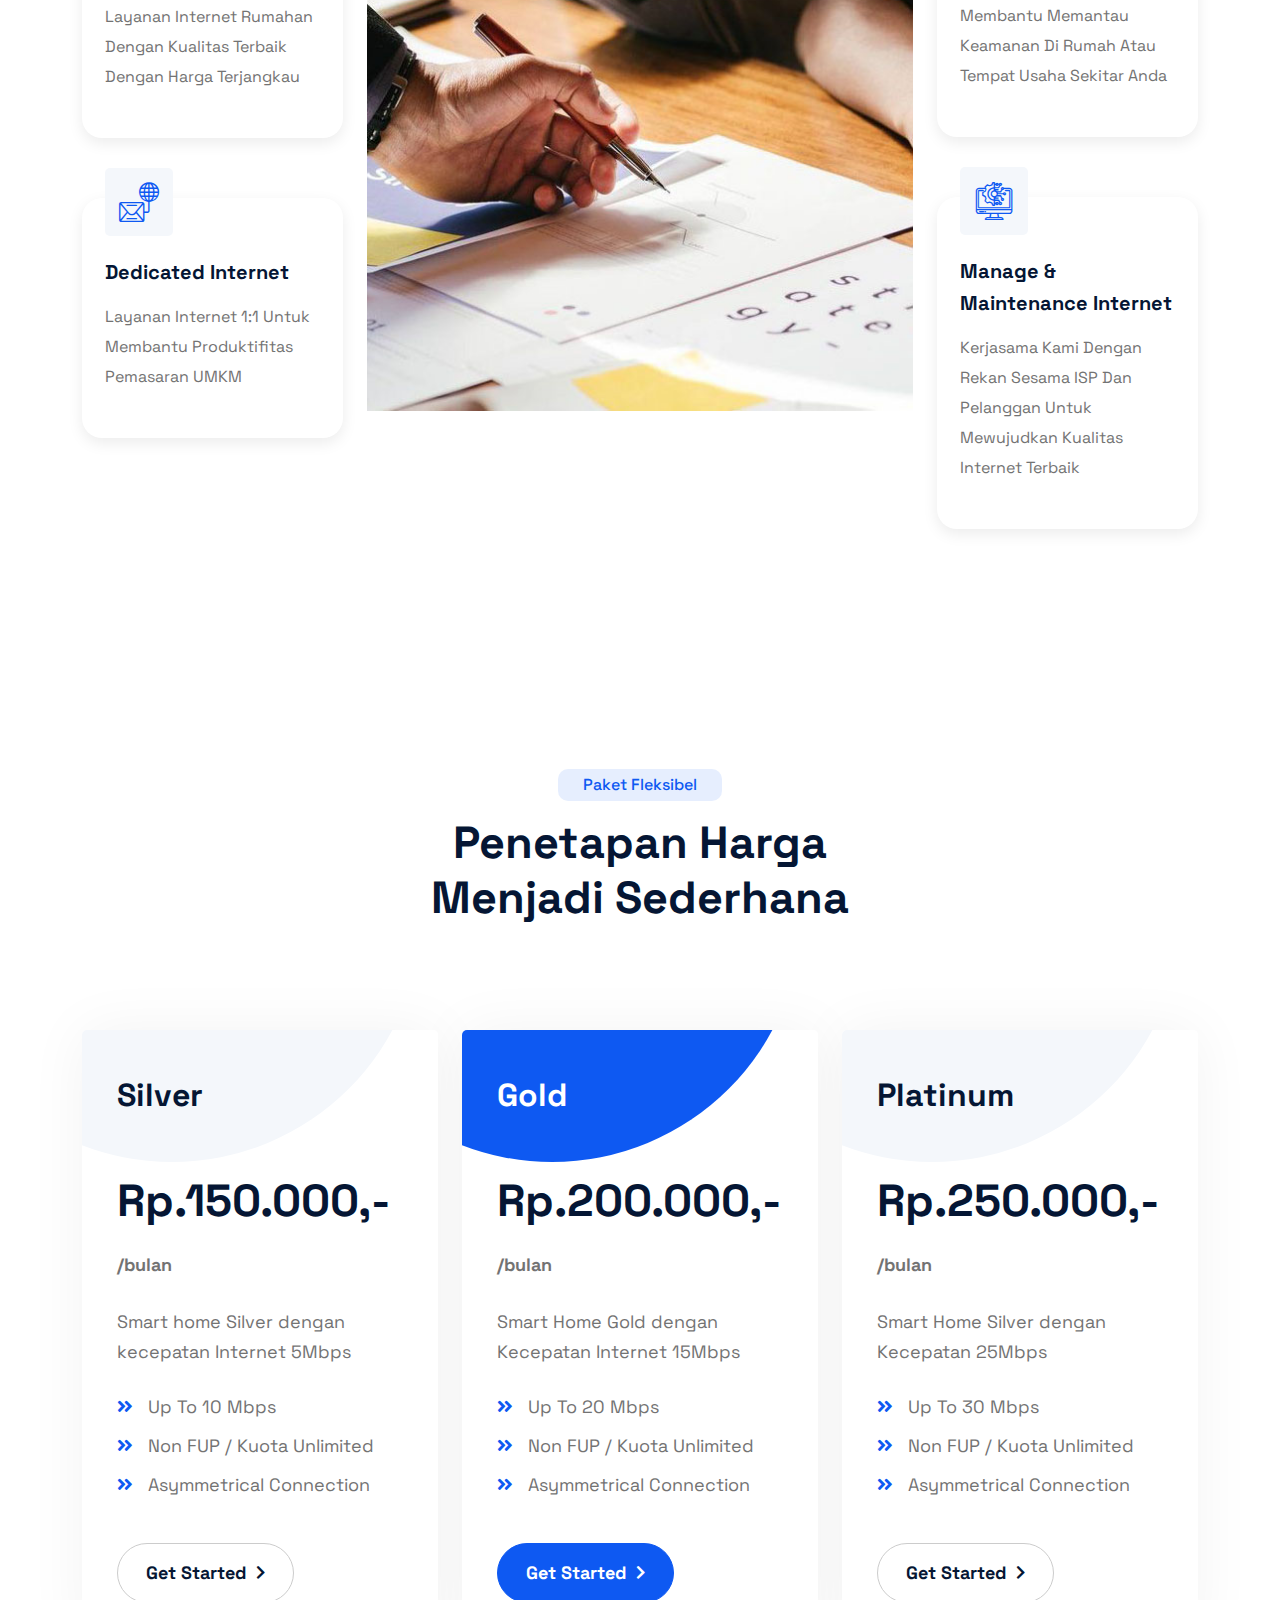
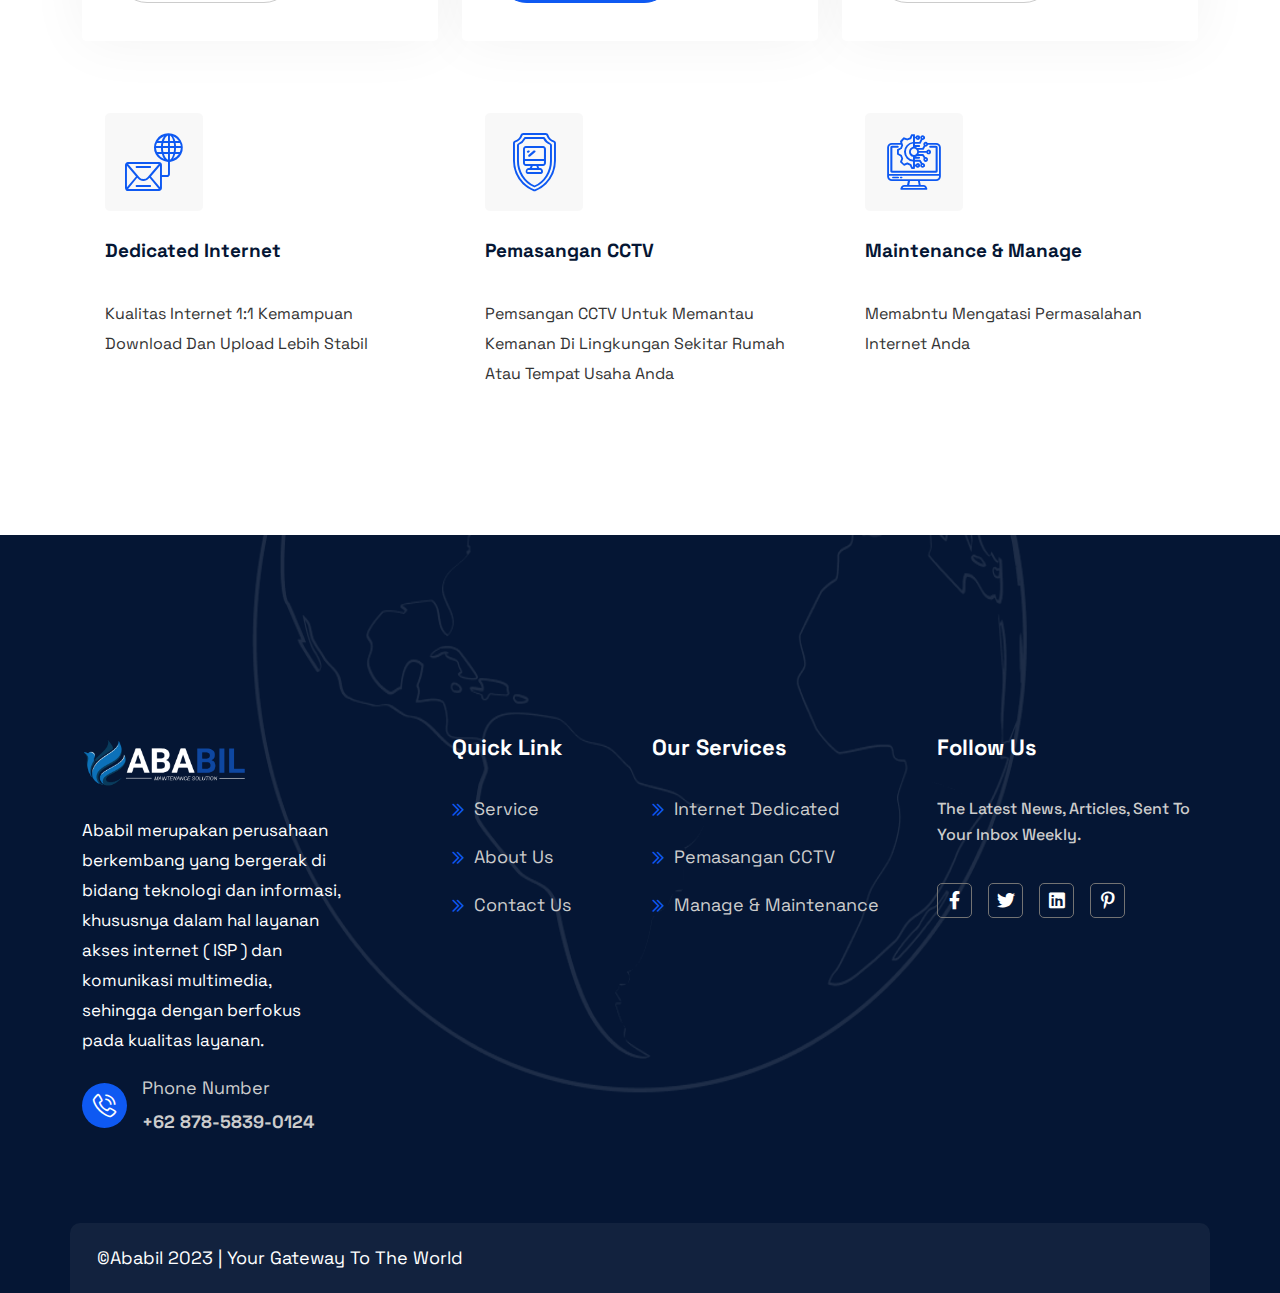
==== commit 08abc895: "index.html" ====
--- a/index.html
+++ b/index.html
@@ -55,6 +55,7 @@
 							<li class="menu-item-has-children"><a href="about.html">About Us</a></li>
 							<li class="menu-item-has-children"><a href="service.html">Services</a></li>
                             <li class="menu-item-has-children"><a href="contact.html">Contact Us</a></li>
+							<!--<li class="menu-item-has-children"><a href="sign-in.html"><button class="btn-three">Login</button></a></li>-->
                         </ul>
                     </div>
 				</div>
@@ -153,10 +154,10 @@
 				<div class="col-xl-5 offset-xl-1 col-lg-6 col-md-9">
 					<div class="banner__one-image">
 						<div class="banner__one-image-wrapper">
-							<div class="banner__one-image-wrapper-shapes animate-rotate">
+							<!--<div class="banner__one-image-wrapper-shapes animate-rotate">
 								<div class="shape shape-1"></div>
 								<div class="shape shape-2"></div>
-							</div>
+							</div>-->
 							<img src="assets/img/banner/person-1.png" alt="image">
 						</div>
 					</div>
@@ -382,7 +383,7 @@
 								<div class="pricing-plan__one-single-pricing-plan-benefits">
 									<span>
 										<i class="fas fa-angle-double-right"></i>
-										Up to 5Mbps
+										Up to 10 Mbps
 									</span>
 									<span>
 										<i class="fas fa-angle-double-right"></i>
@@ -410,7 +411,7 @@
 								<div class="pricing-plan__one-single-pricing-plan-benefits">
 									<span>
 										<i class="fas fa-angle-double-right"></i>
-										Up to 15Mbps
+										Up to 20 Mbps
 									</span>
 									<span>
 										<i class="fas fa-angle-double-right"></i>
@@ -438,7 +439,7 @@
 								<div class="pricing-plan__one-single-pricing-plan-benefits">
 									<span>
 										<i class="fas fa-angle-double-right"></i>
-										Up to 25Mbps
+										Up to 30 Mbps
 									</span>
 									<span>
 										<i class="fas fa-angle-double-right"></i>
@@ -625,4 +626,4 @@
 	<!-- Custom JS -->
 	<script src="assets/js/custom.js"></script>
 </body>
-</html>+</html>
--- a/assets/sass/style.css
+++ b/assets/sass/style.css
@@ -441,7 +441,7 @@
   right: -35px;
   top: 15px;
 }
-
+.btn-login,
 .btn-one,
 .btn-two,
 .btn-three,
@@ -469,6 +469,7 @@
   border-radius: 50px;
   border: 1px solid var(--primary-color-1);
 }
+.btn-login i,
 .btn-one i,
 .btn-two i,
 .btn-three i,
@@ -484,6 +485,7 @@
   font-size: 15px;
   transition: 0.2s;
 }
+.btn-login:hover,
 .btn-one:hover,
 .btn-two:hover,
 .btn-three:hover,
@@ -496,6 +498,7 @@
   background-color: var(--primary-color-1);
   color: var(--text-white);
 }
+.btn-login:hover i,
 .btn-one:hover i,
 .btn-two:hover i,
 .btn-three:hover i,
@@ -509,6 +512,19 @@
   color: var(--text-white);
 }
 
+.btn-login {
+  background: var(--primary-color-1);
+  color: var(--text-white);
+  text-transform: none;
+  border-radius: 50px;
+}
+.btn-login:hover {
+  background-color: transparent;
+  color: var(--text-heading-color);
+}
+.btn-login:hover i {
+  color: var(--text-heading-color);
+}
 .btn-two {
   background: var(--primary-color-1);
   color: var(--text-white);
